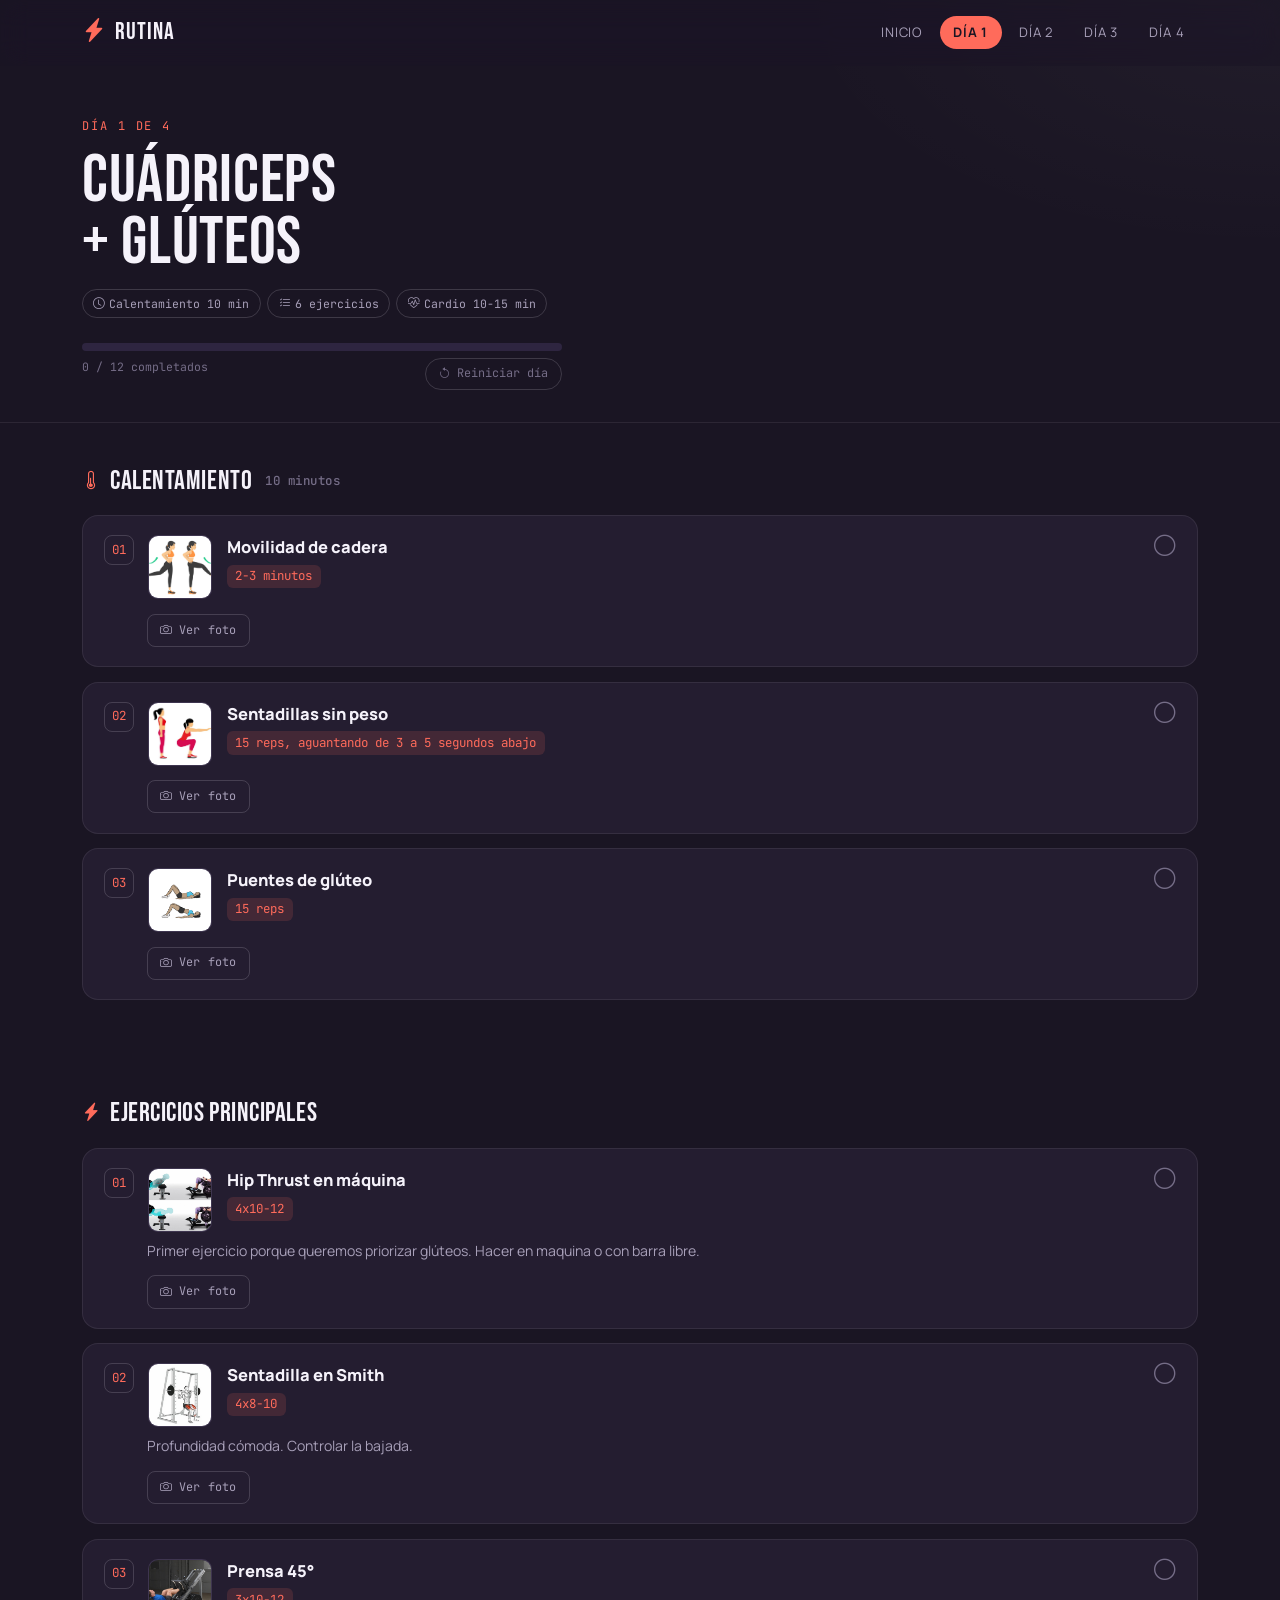
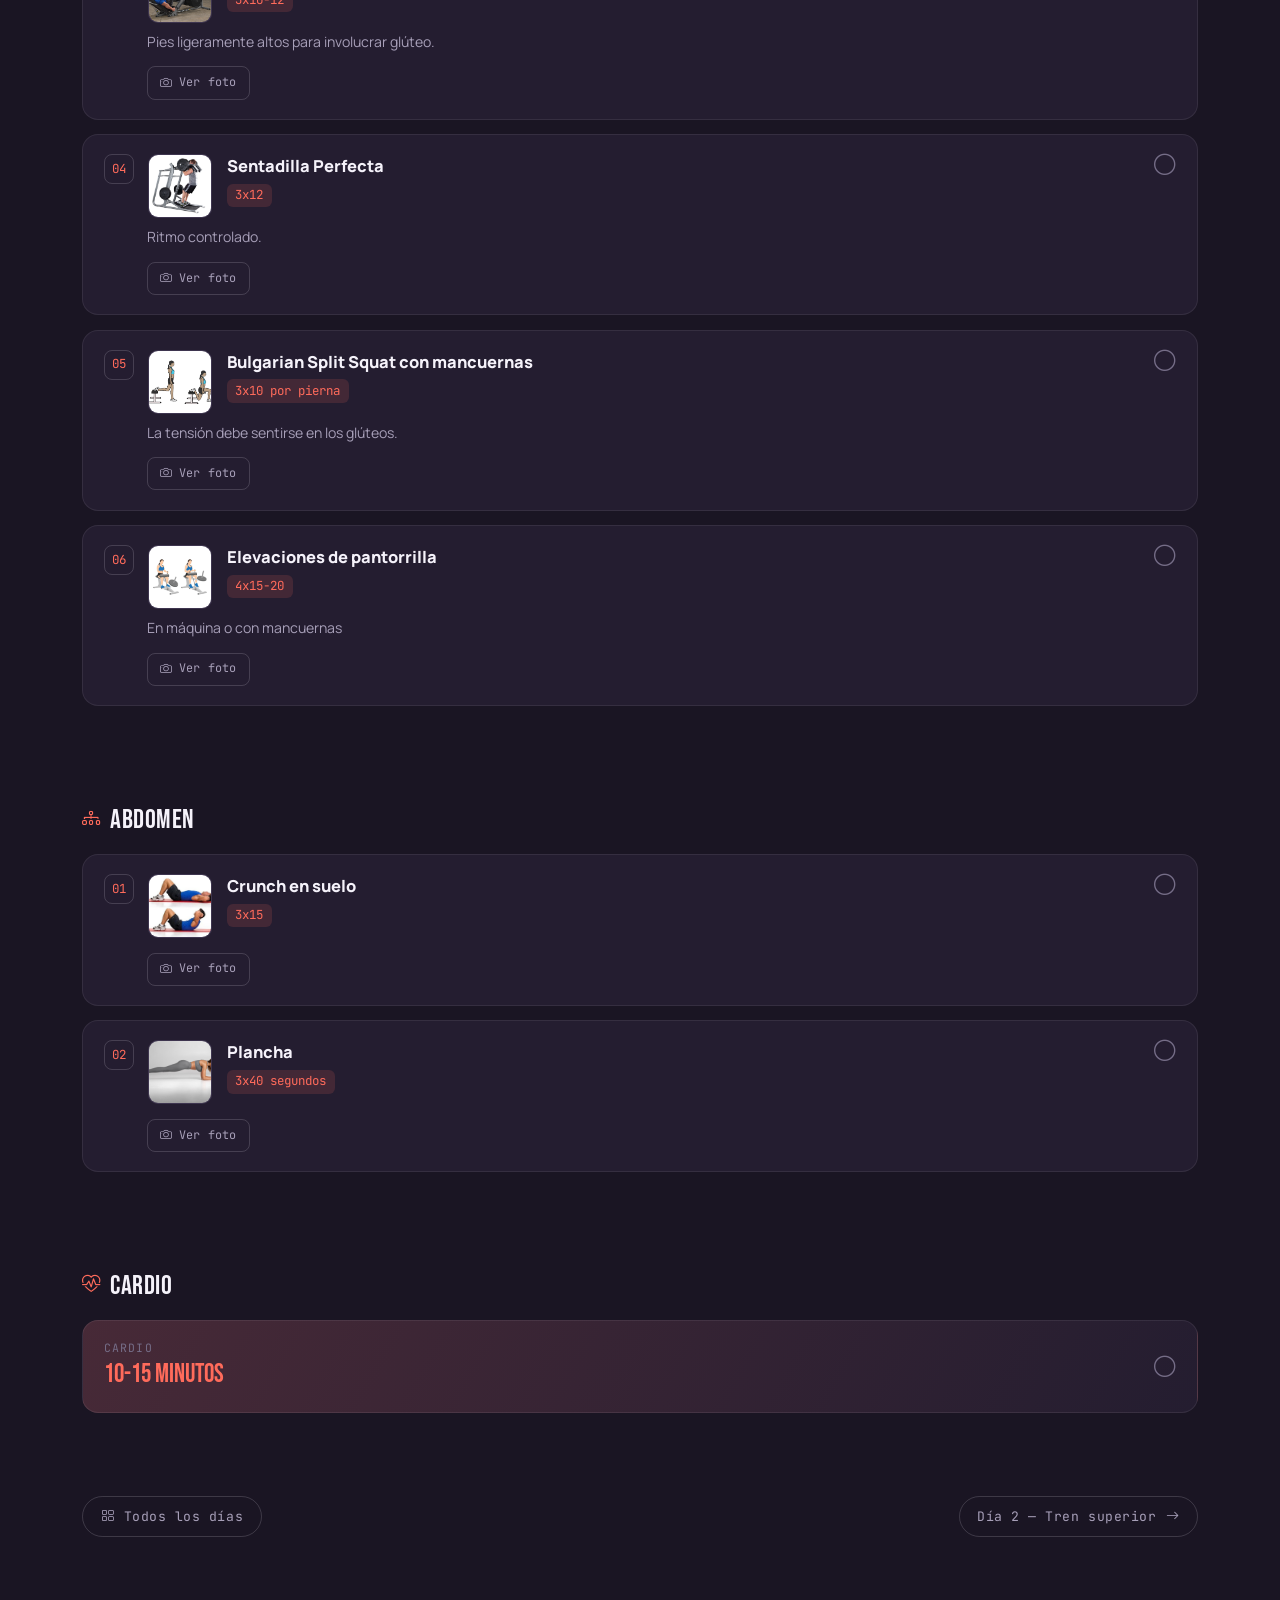
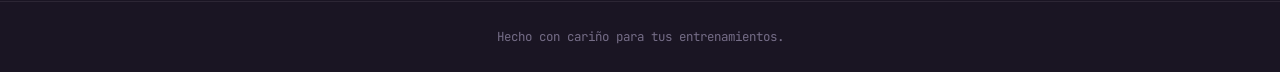
==== pages/dia1.html @ b3f1dd42 "Pagina lista para publicar" ====
<!DOCTYPE html>
<html lang="es">
<head>
<meta charset="UTF-8">
<meta name="viewport" content="width=device-width, initial-scale=1.0">
<title>Día 1 — Cuádriceps + Glúteos · RUTINA</title>

<link rel="preconnect" href="https://fonts.googleapis.com">
<link href="https://fonts.googleapis.com/css2?family=Bebas+Neue&family=JetBrains+Mono:wght@400;600&family=Manrope:wght@400;500;700;800&display=swap" rel="stylesheet">
<link href="https://cdn.jsdelivr.net/npm/bootstrap@5.3.3/dist/css/bootstrap.min.css" rel="stylesheet">
<link rel="stylesheet" href="https://cdn.jsdelivr.net/npm/bootstrap-icons@1.11.3/font/bootstrap-icons.css">
<link rel="stylesheet" href="../css/style.css">
</head>
<body>

<nav class="navbar navbar-rutina navbar-expand-md">
  <div class="container">
    <a class="brand" href="../index.html"><i class="bi bi-lightning-charge-fill"></i>RUTINA</a>
    <button class="navbar-toggler border-0 text-white" type="button" data-bs-toggle="collapse" data-bs-target="#navMenu">
      <i class="bi bi-list fs-2"></i>
    </button>
    <div class="collapse navbar-collapse justify-content-end" id="navMenu">
      <ul class="navbar-nav gap-1">
        <li class="nav-item"><a class="nav-link" href="../index.html">Inicio</a></li>
        <li class="nav-item"><a class="nav-link" href="dia1.html">Día 1</a></li>
        <li class="nav-item"><a class="nav-link" href="dia2.html">Día 2</a></li>
        <li class="nav-item"><a class="nav-link" href="dia3.html">Día 3</a></li>
        <li class="nav-item"><a class="nav-link" href="dia4.html">Día 4</a></li>
      </ul>
    </div>
  </div>
</nav>

<header class="day-header">
  <div class="container">
    <p class="kicker reveal">Día 1 de 4</p>
    <h1 class="display reveal">Cuádriceps<br>+ Glúteos</h1>
    <div class="tag-row reveal">
      <span class="tag"><i class="bi bi-clock me-1"></i>Calentamiento 10 min</span>
      <span class="tag"><i class="bi bi-list-check me-1"></i>6 ejercicios</span>
      <span class="tag"><i class="bi bi-heart-pulse me-1"></i>Cardio 10-15 min</span>
    </div>

    <div class="session-progress reveal">
      <div class="bar"><div class="fill" id="progress-fill"></div></div>
      <div class="meta">
        <span id="progress-meta">0 / 0 completados</span>
        <button class="reset-btn" id="reset-day"><i class="bi bi-arrow-counterclockwise"></i> Reiniciar día</button>
      </div>
    </div>
  </div>
</header>

<main class="container">

  <section class="section-block">
    <h2 class="section-title"><i class="bi bi-thermometer-half"></i>Calentamiento <span class="section-sub" id="calentamiento-duracion"></span></h2>
    <div id="calentamiento-list"></div>
  </section>

  <section class="section-block">
    <h2 class="section-title"><i class="bi bi-lightning-charge-fill"></i>Ejercicios principales</h2>
    <div id="ejercicios-list"></div>
  </section>

  <section class="section-block">
    <h2 class="section-title"><i class="bi bi-diagram-3"></i>Abdomen</h2>
    <div id="abdomen-list"></div>
  </section>

  <section class="section-block">
    <h2 class="section-title"><i class="bi bi-heart-pulse"></i>Cardio</h2>
    <div class="cardio-box" id="cardio-box"></div>
  </section>

  <nav class="day-nav">
    <a href="../index.html"><i class="bi bi-grid"></i> Todos los días</a>
    <a href="dia2.html">Día 2 — Tren superior <i class="bi bi-arrow-right"></i></a>
  </nav>
</main>

<footer class="site-footer">Hecho con cariño para tus entrenamientos.</footer>

<div class="modal fade" id="mediaModal" tabindex="-1" aria-hidden="true">
  <div class="modal-dialog modal-dialog-centered modal-lg">
    <div class="modal-content">
      <div class="modal-header">
        <h5 class="modal-title" id="mediaModalLabel"></h5>
        <button type="button" class="btn-close" data-bs-dismiss="modal" aria-label="Cerrar"></button>
      </div>
      <div class="modal-body" id="mediaModalBody"></div>
    </div>
  </div>
</div>

<button class="to-top" aria-label="Volver arriba"><i class="bi bi-arrow-up"></i></button>

<script src="https://cdn.jsdelivr.net/npm/bootstrap@5.3.3/dist/js/bootstrap.bundle.min.js"></script>
<script src="../js/app.js"></script>
<script>initDayPage(1);</script>
</body>
</html>
---- css/style.css ----
/* ==========================================================================
   RUTINAGYM — design tokens
   Paleta: fondo tinta noche (azul-ciruela), un color de acento por día
   (así el color codifica el grupo muscular, no decora porque sí).
   ========================================================================== */
:root{
  --bg: #1a1523;
  --bg-soft: #201a2b;
  --surface: #241d30;
  --surface-2: #2e2540;
  --border: rgba(245, 242, 250, .08);
  --border-strong: rgba(245, 242, 250, .16);
  --text: #f5f2fa;
  --text-muted: #a79fb8;
  --text-faint: #756d87;

  --d1: #ff6b5b; /* día 1 — cuádriceps + glúteos */
  --d2: #3fc1c9; /* día 2 — tren superior */
  --d3: #f2a93b; /* día 3 — glúteos + femorales */
  --d4: #d65db1; /* día 4 — superior + glúteo */

  --accent: var(--d1);

  --radius-sm: 10px;
  --radius: 16px;
  --radius-lg: 24px;

  --shadow: 0 10px 30px -12px rgba(0,0,0,.55);
  --shadow-lg: 0 24px 60px -20px rgba(0,0,0,.65);

  --font-display: 'Bebas Neue', 'Arial Narrow', sans-serif;
  --font-body: 'Manrope', system-ui, -apple-system, sans-serif;
  --font-mono: 'JetBrains Mono', ui-monospace, SFMono-Regular, monospace;
}

/* body carries a day class on routine pages so every component below
   can reference --accent without repeating logic per page */
body.day-1{ --accent: var(--d1); }
body.day-2{ --accent: var(--d2); }
body.day-3{ --accent: var(--d3); }
body.day-4{ --accent: var(--d4); }

*{ box-sizing: border-box; }

html{ scroll-behavior: smooth; }

body{
  background:
    radial-gradient(1100px 520px at 12% -10%, rgba(255,255,255,.05), transparent 60%),
    radial-gradient(900px 460px at 100% 0%, rgba(255,255,255,.035), transparent 55%),
    var(--bg);
  color: var(--text);
  font-family: var(--font-body);
  min-height: 100vh;
  -webkit-font-smoothing: antialiased;
}

a{ color: inherit; text-decoration: none; }

::selection{ background: var(--accent); color: #14101c; }

@media (prefers-reduced-motion: reduce){
  *{ animation-duration: .01ms !important; animation-iteration-count: 1 !important; transition-duration: .01ms !important; scroll-behavior: auto !important; }
}

/* ==========================================================================
   Utilidades tipográficas
   ========================================================================== */
.eyebrow{
  font-family: var(--font-mono);
  font-size: .72rem;
  letter-spacing: .18em;
  text-transform: uppercase;
  color: var(--text-faint);
}

.display{
  font-family: var(--font-display);
  letter-spacing: .01em;
  line-height: .92;
  text-transform: uppercase;
}

.font-mono{ font-family: var(--font-mono); }

.text-muted-soft{ color: var(--text-muted); }

/* ==========================================================================
   Navbar
   ========================================================================== */
.navbar-rutina{
  position: sticky;
  top: 0;
  z-index: 1030;
  background: rgba(26, 21, 35, .55);
  backdrop-filter: blur(14px) saturate(140%);
  -webkit-backdrop-filter: blur(14px) saturate(140%);
  border-bottom: 1px solid transparent;
  transition: background .3s ease, border-color .3s ease, padding .3s ease;
  padding: .9rem 0;
}
.navbar-rutina.is-scrolled{
  background: rgba(20, 16, 28, .82);
  border-bottom-color: var(--border);
  padding: .55rem 0;
}
.navbar-rutina .brand{
  font-family: var(--font-display);
  font-size: 1.5rem;
  letter-spacing: .04em;
  display: inline-flex;
  align-items: center;
  gap: .5rem;
}
.navbar-rutina .brand .bi{ color: var(--accent, var(--d1)); }
.navbar-rutina .nav-link{
  font-size: .82rem;
  letter-spacing: .06em;
  text-transform: uppercase;
  color: var(--text-muted);
  padding: .4rem .85rem !important;
  border-radius: 999px;
  transition: color .2s ease, background .2s ease;
}
.navbar-rutina .nav-link:hover{ color: var(--text); background: rgba(255,255,255,.05); }
.navbar-rutina .nav-link.active{ color: var(--bg); background: var(--accent, var(--d1)); font-weight: 700; }

/* ==========================================================================
   Hero (index)
   ========================================================================== */
.hero{
  padding: 5.5rem 0 3rem;
  position: relative;
  overflow: hidden;
}
.hero::before{
  content: "";
  position: absolute;
  inset: -40% -10% auto -10%;
  height: 480px;
  background: conic-gradient(from 200deg, var(--d1), var(--d2), var(--d3), var(--d4), var(--d1));
  filter: blur(120px);
  opacity: .16;
  pointer-events: none;
}
.hero h1{
  font-size: clamp(3.2rem, 9vw, 6.2rem);
}
.hero .lead-copy{
  max-width: 46ch;
  color: var(--text-muted);
  font-size: 1.05rem;
}

/* ---- weekly ring -------------------------------------------------------- */
.weekly-ring-wrap{
  display: flex;
  align-items: center;
  gap: 1.4rem;
  flex-wrap: wrap;
}
.weekly-ring{
  --ring-size: 168px;
  width: var(--ring-size);
  height: var(--ring-size);
  border-radius: 50%;
  position: relative;
  flex: 0 0 auto;
  background: conic-gradient(var(--surface-2) 0% 100%);
  transition: background 1s ease;
}
.weekly-ring::after{
  content: "";
  position: absolute;
  inset: 14px;
  border-radius: 50%;
  background: var(--bg-soft);
  box-shadow: inset 0 0 0 1px var(--border);
}
.weekly-ring .ring-center{
  position: absolute;
  inset: 14px;
  display: flex;
  flex-direction: column;
  align-items: center;
  justify-content: center;
  z-index: 2;
  text-align: center;
}
.weekly-ring .ring-count{
  font-family: var(--font-display);
  font-size: 2rem;
  line-height: 1;
}
.weekly-ring .ring-label{
  font-family: var(--font-mono);
  font-size: .62rem;
  letter-spacing: .12em;
  text-transform: uppercase;
  color: var(--text-faint);
  margin-top: .2rem;
}
.ring-legend{ display: flex; flex-direction: column; gap: .45rem; }
.ring-legend .legend-item{
  display: flex; align-items: center; gap: .5rem;
  font-size: .82rem; color: var(--text-muted);
}
.ring-legend .dot{ width: 9px; height: 9px; border-radius: 50%; flex: none; }

/* ==========================================================================
   Day cards (index)
   ========================================================================== */
.day-card{
  position: relative;
  background: var(--surface);
  border: 1px solid var(--border);
  border-radius: var(--radius-lg);
  padding: 1.7rem 1.6rem 1.5rem;
  height: 100%;
  overflow: hidden;
  transition: transform .35s cubic-bezier(.2,.8,.2,1), box-shadow .35s ease, border-color .35s ease;
}
.day-card::before{
  content: "";
  position: absolute;
  left: 0; top: 0; bottom: 0;
  width: 4px;
  background: var(--card-accent, var(--d1));
}
.day-card:hover{
  transform: translateY(-6px);
  box-shadow: var(--shadow-lg);
  border-color: var(--border-strong);
}
.day-card .day-icon{
  width: 46px; height: 46px;
  display: inline-flex; align-items: center; justify-content: center;
  border-radius: 12px;
  background: color-mix(in srgb, var(--card-accent, var(--d1)) 18%, transparent);
  color: var(--card-accent, var(--d1));
  font-size: 1.2rem;
}
.day-card .day-num{
  font-family: var(--font-display);
  font-size: 3.4rem;
  line-height: .85;
  color: var(--card-accent, var(--d1));
  margin: .6rem 0 0;
}
.day-card h3{
  font-family: var(--font-body);
  font-weight: 800;
  font-size: 1.15rem;
  margin: .1rem 0 .8rem;
}
.day-card .tag-row{ display: flex; flex-wrap: wrap; gap: .35rem; margin-bottom: 1.1rem; }
.day-card .tag{
  font-family: var(--font-mono);
  font-size: .68rem;
  letter-spacing: .04em;
  padding: .28rem .6rem;
  border-radius: 999px;
  background: var(--surface-2);
  color: var(--text-muted);
  border: 1px solid var(--border);
}
.day-card .card-foot{
  display: flex; align-items: center; justify-content: space-between;
  margin-top: auto;
  padding-top: .9rem;
  border-top: 1px dashed var(--border);
}
.day-card .go{
  font-family: var(--font-mono);
  font-size: .78rem;
  letter-spacing: .05em;
  color: var(--card-accent, var(--d1));
  display: inline-flex; align-items: center; gap: .35rem;
  transition: gap .25s ease;
}
.day-card:hover .go{ gap: .65rem; }
.day-card{ display: flex; flex-direction: column; }

/* ==========================================================================
   Day header (páginas de rutina)
   ========================================================================== */
.day-header{
  padding: 3.2rem 0 2rem;
  border-bottom: 1px solid var(--border);
  position: relative;
}
.day-header .kicker{
  color: var(--accent);
  font-family: var(--font-mono);
  letter-spacing: .16em;
  font-size: .75rem;
  text-transform: uppercase;
}
.day-header h1{ font-size: clamp(2.6rem, 6vw, 4.2rem); }
.day-header .tag-row{ display: flex; flex-wrap: wrap; gap: .4rem; margin-top: .9rem; }
.day-header .tag{
  font-family: var(--font-mono);
  font-size: .72rem;
  padding: .3rem .65rem;
  border-radius: 999px;
  border: 1px solid var(--border-strong);
  color: var(--text-muted);
}

/* progress bar de la sesión */
.session-progress{
  margin-top: 1.6rem;
  max-width: 480px;
}
.session-progress .bar{
  height: 8px;
  border-radius: 999px;
  background: var(--surface-2);
  overflow: hidden;
}
.session-progress .fill{
  height: 100%;
  width: 0%;
  background: var(--accent);
  border-radius: 999px;
  transition: width .5s cubic-bezier(.2,.8,.2,1);
}
.session-progress .meta{
  display: flex; justify-content: space-between;
  font-family: var(--font-mono);
  font-size: .72rem;
  color: var(--text-faint);
  margin-top: .4rem;
}
.reset-btn{
  font-family: var(--font-mono);
  font-size: .74rem;
  color: var(--text-faint);
  border: 1px solid var(--border-strong);
  background: transparent;
  padding: .4rem .8rem;
  border-radius: 999px;
  display: inline-flex; align-items: center; gap: .4rem;
  transition: color .2s ease, border-color .2s ease, background .2s ease;
}
.reset-btn:hover{ color: var(--text); border-color: var(--text-faint); background: rgba(255,255,255,.04); }

/* ==========================================================================
   Secciones de contenido
   ========================================================================== */
.section-block{ padding: 2.6rem 0; }
.section-title{
  display: flex; align-items: center; gap: .6rem;
  font-family: var(--font-display);
  font-size: 1.7rem;
  letter-spacing: .02em;
  margin-bottom: 1.1rem;
}
.section-title .bi{ color: var(--accent); font-size: 1.15rem; }
.section-sub{
  font-family: var(--font-mono);
  font-size: .78rem;
  color: var(--text-faint);
  margin-left: .2rem;
}
.group-label{
  font-family: var(--font-mono);
  font-size: .7rem;
  text-transform: uppercase;
  letter-spacing: .14em;
  color: var(--accent);
  margin: 1.5rem 0 .6rem;
  display: flex; align-items: center; gap: .6rem;
}
.group-label::after{ content:""; flex:1; height:1px; background: var(--border); }

/* ---- calentamiento (checklist simple) ----------------------------------- */
.check-item{
  display: flex; align-items: center; gap: .8rem;
  background: var(--surface);
  border: 1px solid var(--border);
  border-radius: var(--radius-sm);
  padding: .8rem 1rem;
  margin-bottom: .55rem;
  transition: border-color .2s ease, background .2s ease;
}
.check-item.is-done{ background: var(--surface); border-color: var(--border); opacity: .55; }
.check-item.is-done .check-item-text{ text-decoration: line-through; }
.check-item-text{ font-size: .92rem; }

/* ---- botón toggle circular ------------------------------------------------ */
.check-toggle{
  background: none; border: none; padding: 0; line-height: 0;
  color: var(--text-faint);
  font-size: 1.35rem;
  flex: none;
  cursor: pointer;
  transition: color .2s ease, transform .2s ease;
}
.check-toggle:hover{ color: var(--accent); }
.check-toggle.checked{ color: var(--accent); }
.check-toggle:active{ transform: scale(.85); }

/* ---- tarjeta de ejercicio ------------------------------------------------ */
.exercise-card{
  background: var(--surface);
  border: 1px solid var(--border);
  border-radius: var(--radius);
  padding: 1.2rem 1.3rem;
  margin-bottom: .9rem;
  transition: border-color .25s ease, background .25s ease, opacity .25s ease;
}
.exercise-card.is-done{ opacity: .5; }
.exercise-card.is-done .ex-name{ text-decoration: line-through; }
.exercise-card .ex-top{
  display: flex; align-items: flex-start; gap: .9rem;
}
.exercise-card .ex-num{
  font-family: var(--font-mono);
  font-size: .78rem;
  color: var(--accent);
  border: 1px solid var(--border-strong);
  border-radius: 8px;
  width: 30px; height: 30px;
  display: flex; align-items: center; justify-content: center;
  flex: none;
}
.exercise-card .ex-name{
  font-weight: 800;
  font-size: 1.03rem;
  margin: 0;
}
.exercise-card .ex-series{
  font-family: var(--font-mono);
  font-size: .78rem;
  color: var(--accent);
  background: color-mix(in srgb, var(--accent) 14%, transparent);
  padding: .15rem .55rem;
  border-radius: 6px;
  display: inline-block;
  margin-top: .3rem;
}
.exercise-card .ex-note{
  color: var(--text-muted);
  font-size: .88rem;
  margin: .5rem 0 0 2.7rem;
}
.exercise-card .ex-actions{
  display: flex; gap: .5rem; margin: .9rem 0 0 2.7rem; flex-wrap: wrap;
}
.ex-btn{
  font-family: var(--font-mono);
  font-size: .74rem;
  letter-spacing: .02em;
  display: inline-flex; align-items: center; gap: .4rem;
  padding: .42rem .75rem;
  border-radius: 8px;
  border: 1px solid var(--border-strong);
  background: transparent;
  color: var(--text-muted);
  transition: all .2s ease;
}
.ex-btn:hover{ color: var(--bg); background: var(--accent); border-color: var(--accent); }

/* ---- imagen del ejercicio (thumb + placeholder) --------------------------- */
.ex-thumb{
  width: 64px; height: 64px;
  border-radius: 10px;
  overflow: hidden;
  flex: none;
  border: 1px solid var(--border);
  background: var(--surface-2);
  display: flex; align-items: center; justify-content: center;
  color: var(--text-faint);
  font-size: 1.2rem;
}
.ex-thumb img{ width: 100%; height: 100%; object-fit: cover; display: block; }

.image-slot{
  border: 1px dashed var(--border-strong);
  border-radius: var(--radius-sm);
  background: var(--surface-2);
  aspect-ratio: 4/3;
  display: flex; flex-direction: column; align-items: center; justify-content: center;
  gap: .4rem; color: var(--text-faint);
  overflow: hidden;
}
.image-slot img{ width: 100%; height: 100%; object-fit: cover; }
.image-slot .bi{ font-size: 1.6rem; }
.image-slot span{ font-family: var(--font-mono); font-size: .68rem; text-align: center; padding: 0 .6rem; }

/* ---- cardio / nota final -------------------------------------------------- */
.cardio-box{
  display: flex; align-items: center; justify-content: space-between; gap: 1rem; flex-wrap: wrap;
  background: linear-gradient(120deg, color-mix(in srgb, var(--accent) 16%, var(--surface)), var(--surface));
  border: 1px solid var(--border);
  border-radius: var(--radius);
  padding: 1.1rem 1.3rem;
}
.cardio-box .label{ font-family: var(--font-mono); font-size: .72rem; letter-spacing: .1em; text-transform: uppercase; color: var(--text-faint); }
.cardio-box .value{ font-family: var(--font-display); font-size: 1.6rem; color: var(--accent); }

.note-card{
  border-left: 3px solid var(--accent);
  background: var(--surface);
  border-radius: 0 var(--radius-sm) var(--radius-sm) 0;
  padding: .85rem 1.1rem;
  font-size: .9rem;
  color: var(--text-muted);
  margin-bottom: 1.4rem;
}

/* ==========================================================================
   Footer / navegación entre días
   ========================================================================== */
.day-nav{
  padding: 2.6rem 0 4rem;
  display: flex; justify-content: space-between; align-items: center; gap: 1rem; flex-wrap: wrap;
}
.day-nav a{
  display: inline-flex; align-items: center; gap: .6rem;
  font-family: var(--font-mono);
  font-size: .82rem;
  letter-spacing: .04em;
  color: var(--text-muted);
  border: 1px solid var(--border-strong);
  border-radius: 999px;
  padding: .6rem 1.1rem;
  transition: all .2s ease;
}
.day-nav a:hover{ color: var(--bg); background: var(--accent); border-color: var(--accent); }

.site-footer{
  border-top: 1px solid var(--border);
  padding: 1.6rem 0;
  text-align: center;
  color: var(--text-faint);
  font-size: .78rem;
  font-family: var(--font-mono);
}

/* ==========================================================================
   Modal de video (tema oscuro)
   ========================================================================== */
.modal-content{
  background: var(--surface);
  border: 1px solid var(--border-strong);
  border-radius: var(--radius);
  color: var(--text);
}
.modal-header{ border-bottom: 1px solid var(--border); }
.modal-header .btn-close{ filter: invert(1) grayscale(1); opacity: .7; }
.ratio-video{ border-radius: var(--radius-sm); overflow: hidden; }

/* ==========================================================================
   Reveal-on-scroll
   ========================================================================== */
.reveal{
  opacity: 0;
  transform: translateY(22px);
  transition: opacity .6s cubic-bezier(.2,.7,.2,1), transform .6s cubic-bezier(.2,.7,.2,1);
}
.reveal.is-visible{ opacity: 1; transform: translateY(0); }

/* botón volver arriba */
.to-top{
  position: fixed;
  right: 1.3rem; bottom: 1.3rem;
  width: 46px; height: 46px;
  border-radius: 50%;
  background: var(--surface-2);
  border: 1px solid var(--border-strong);
  color: var(--text);
  display: flex; align-items: center; justify-content: center;
  opacity: 0; pointer-events: none;
  transform: translateY(10px);
  transition: opacity .25s ease, transform .25s ease, background .2s ease;
  z-index: 1020;
}
.to-top.is-visible{ opacity: 1; pointer-events: auto; transform: translateY(0); }
.to-top:hover{ background: var(--accent); color: var(--bg); }

@media (max-width: 767px){
  .exercise-card .ex-note,
  .exercise-card .ex-actions{ margin-left: 0; }
  .weekly-ring-wrap{ justify-content: center; text-align: center; }
}
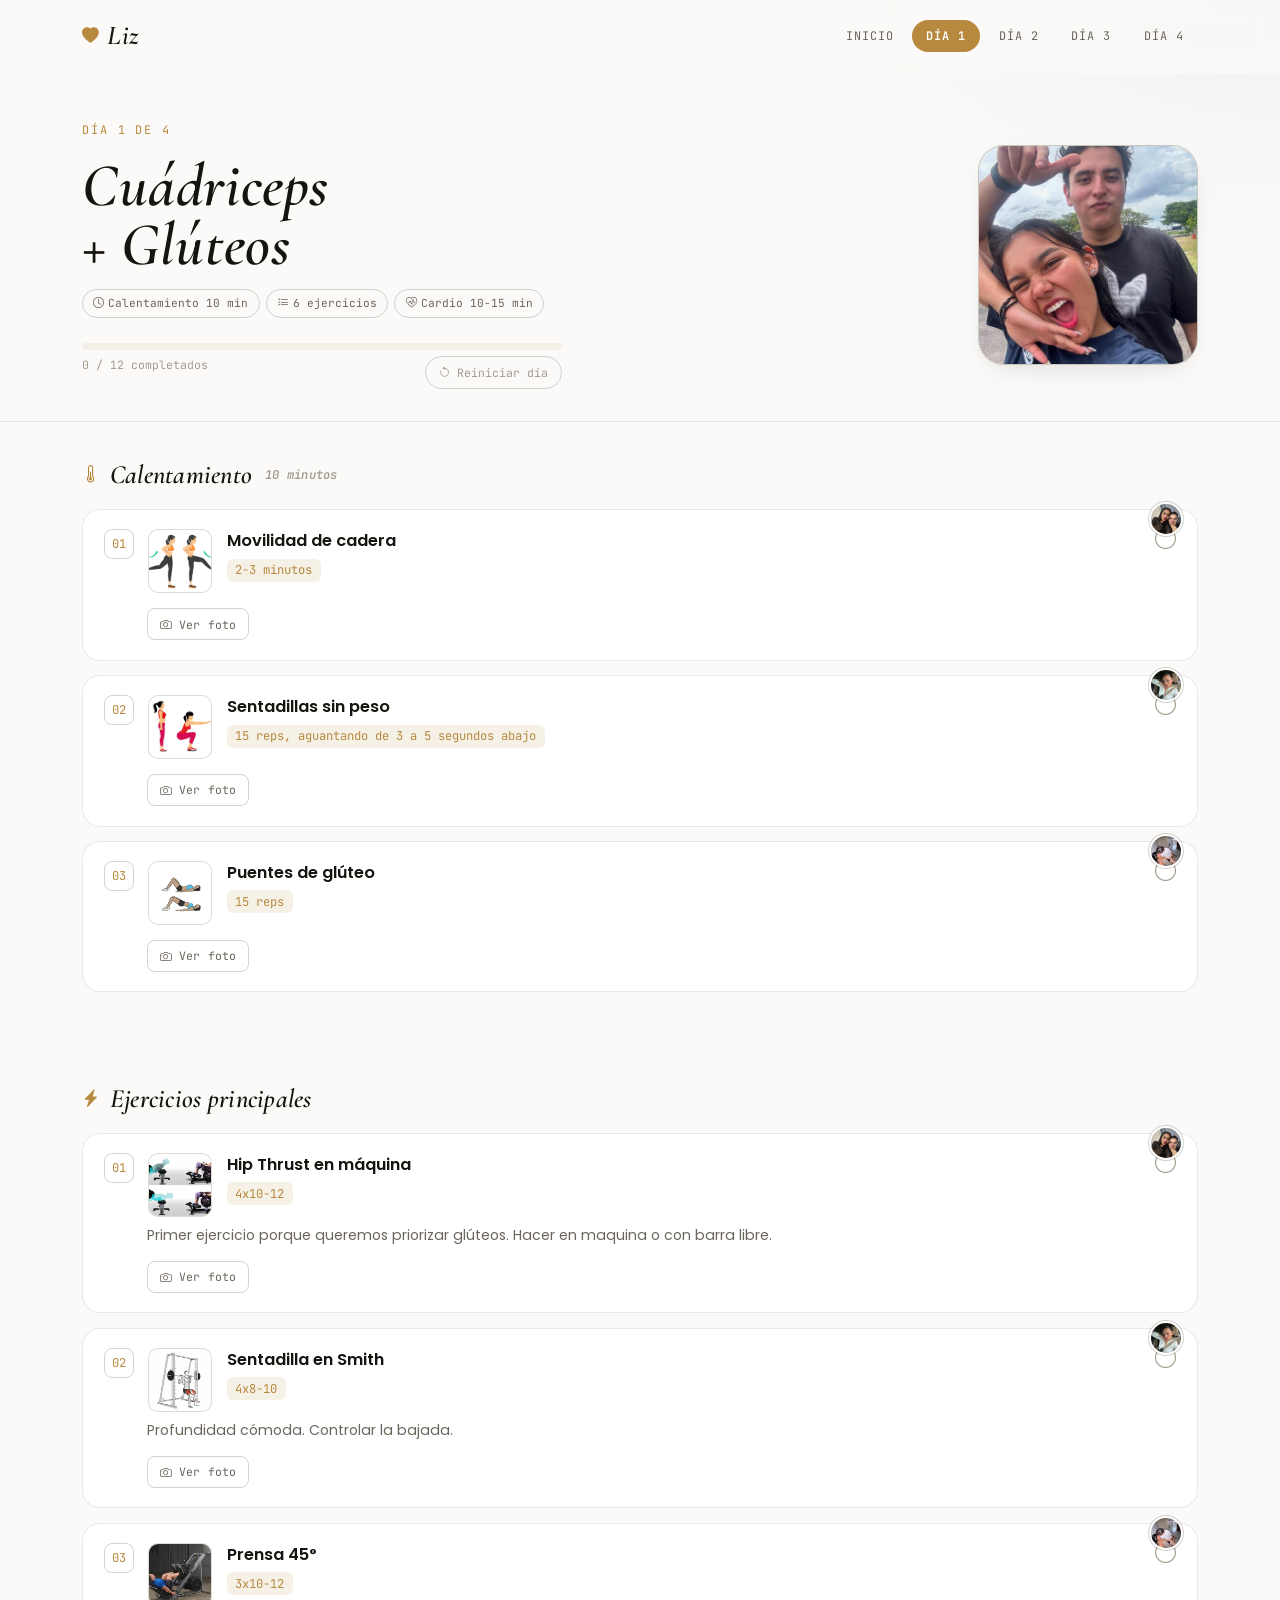
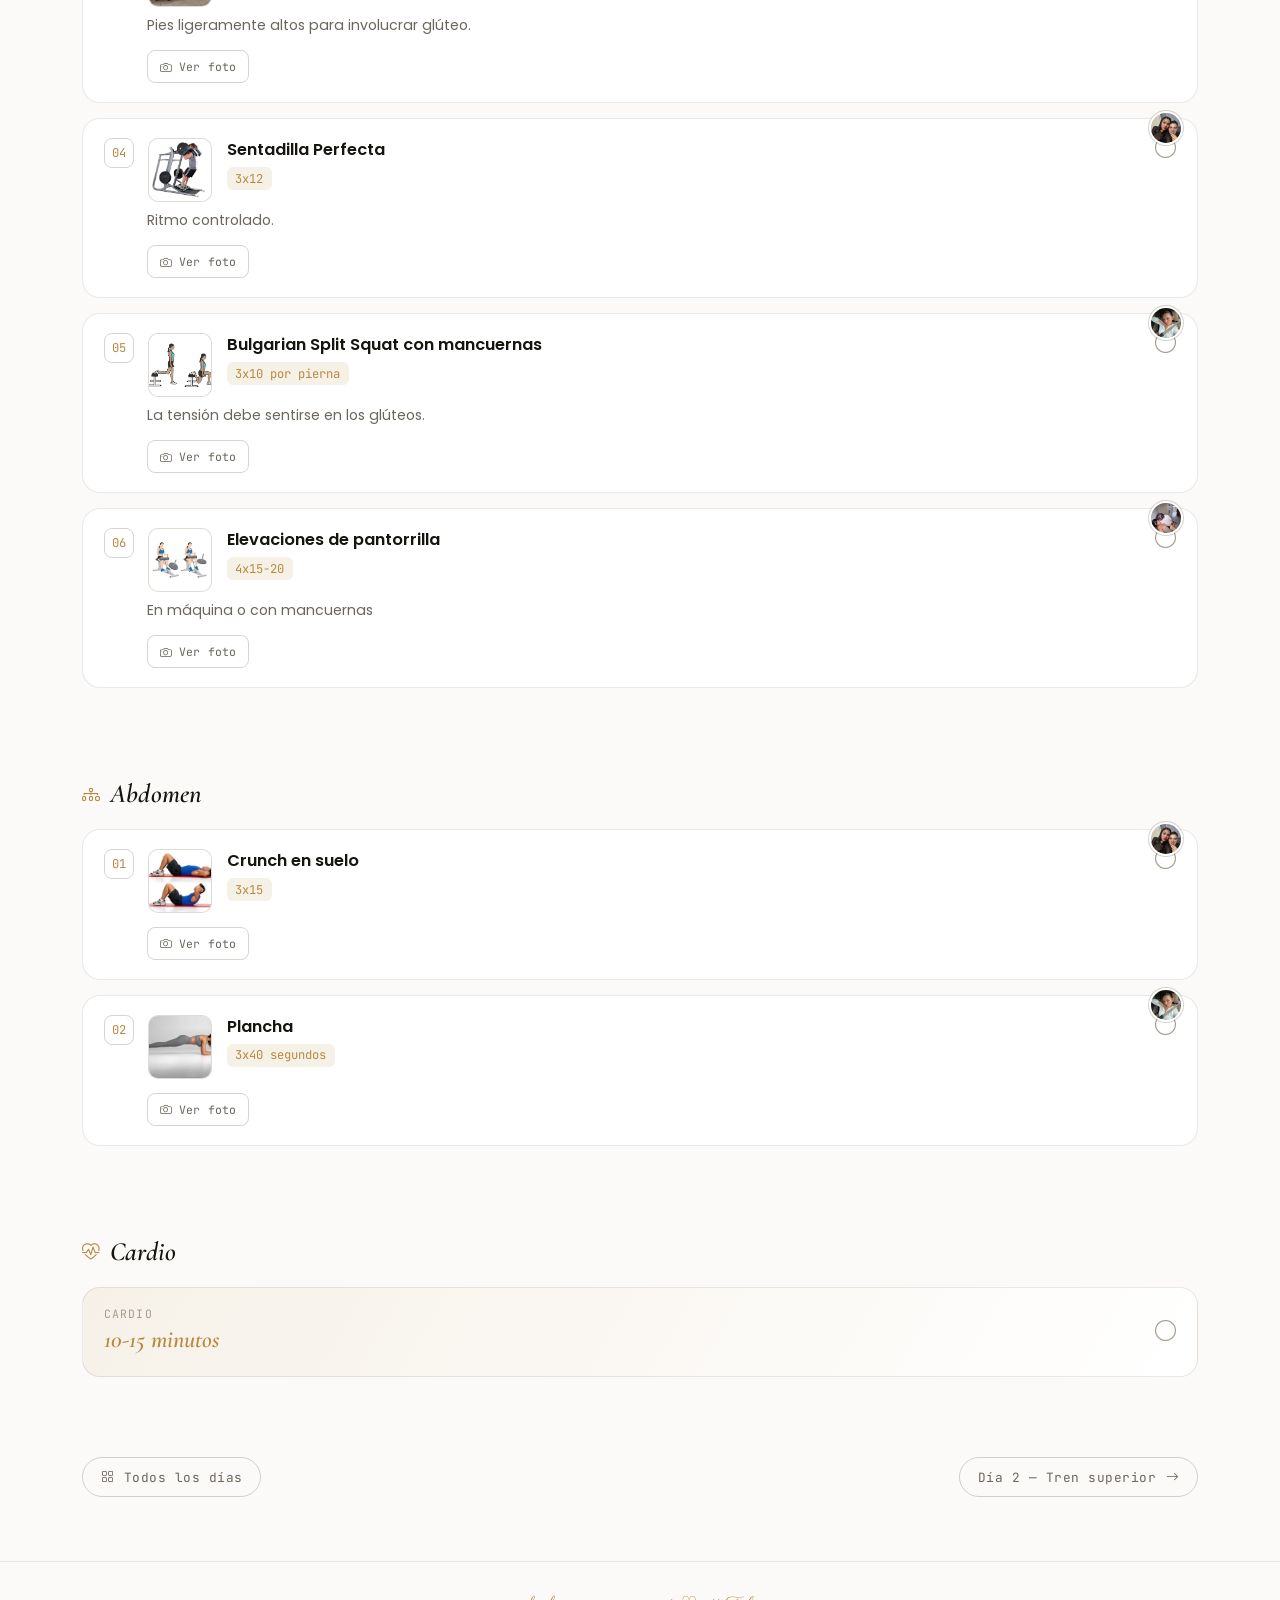
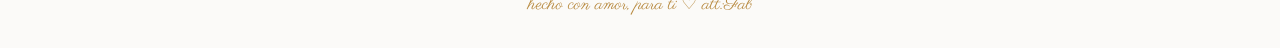
==== commit 7ff68f1c: "cambio radical en css totalmente personalizado" ====
--- a/pages/dia1.html
+++ b/pages/dia1.html
@@ -3,10 +3,10 @@
 <head>
 <meta charset="UTF-8">
 <meta name="viewport" content="width=device-width, initial-scale=1.0">
-<title>Día 1 — Cuádriceps + Glúteos · RUTINA</title>
+<title>Día 1 — Cuádriceps + Glúteos</title>
 
 <link rel="preconnect" href="https://fonts.googleapis.com">
-<link href="https://fonts.googleapis.com/css2?family=Bebas+Neue&family=JetBrains+Mono:wght@400;600&family=Manrope:wght@400;500;700;800&display=swap" rel="stylesheet">
+<link href="https://fonts.googleapis.com/css2?family=Cormorant+Garamond:ital,wght@0,500;0,600;0,700;1,500;1,600&family=Poppins:wght@300;400;500;600;700&family=Parisienne&family=JetBrains+Mono:wght@400;600&display=swap" rel="stylesheet">
 <link href="https://cdn.jsdelivr.net/npm/bootstrap@5.3.3/dist/css/bootstrap.min.css" rel="stylesheet">
 <link rel="stylesheet" href="https://cdn.jsdelivr.net/npm/bootstrap-icons@1.11.3/font/bootstrap-icons.css">
 <link rel="stylesheet" href="../css/style.css">
@@ -15,7 +15,7 @@
 
 <nav class="navbar navbar-rutina navbar-expand-md">
   <div class="container">
-    <a class="brand" href="../index.html"><i class="bi bi-lightning-charge-fill"></i>RUTINA</a>
+    <a class="brand" href="../index.html"><i class="bi bi-heart-fill"></i>Liz</a>
     <button class="navbar-toggler border-0 text-white" type="button" data-bs-toggle="collapse" data-bs-target="#navMenu">
       <i class="bi bi-list fs-2"></i>
     </button>
@@ -33,19 +33,28 @@
 
 <header class="day-header">
   <div class="container">
-    <p class="kicker reveal">Día 1 de 4</p>
-    <h1 class="display reveal">Cuádriceps<br>+ Glúteos</h1>
-    <div class="tag-row reveal">
-      <span class="tag"><i class="bi bi-clock me-1"></i>Calentamiento 10 min</span>
-      <span class="tag"><i class="bi bi-list-check me-1"></i>6 ejercicios</span>
-      <span class="tag"><i class="bi bi-heart-pulse me-1"></i>Cardio 10-15 min</span>
-    </div>
+    <div class="row g-4">
+      <div class="col-lg-8">
+        <p class="kicker reveal">Día 1 de 4</p>
+        <h1 class="display reveal">Cuádriceps<br>+ Glúteos</h1>
+        <div class="tag-row reveal">
+          <span class="tag"><i class="bi bi-clock me-1"></i>Calentamiento 10 min</span>
+          <span class="tag"><i class="bi bi-list-check me-1"></i>6 ejercicios</span>
+          <span class="tag"><i class="bi bi-heart-pulse me-1"></i>Cardio 10-15 min</span>
+        </div>
 
-    <div class="session-progress reveal">
-      <div class="bar"><div class="fill" id="progress-fill"></div></div>
-      <div class="meta">
-        <span id="progress-meta">0 / 0 completados</span>
-        <button class="reset-btn" id="reset-day"><i class="bi bi-arrow-counterclockwise"></i> Reiniciar día</button>
+        <div class="session-progress reveal">
+          <div class="bar"><div class="fill" id="progress-fill"></div></div>
+          <div class="meta">
+            <span id="progress-meta">0 / 0 completados</span>
+            <button class="reset-btn" id="reset-day"><i class="bi bi-arrow-counterclockwise"></i> Reiniciar día</button>
+          </div>
+        </div>
+      </div>
+      <div class="col-lg-4 reveal">
+        <div class="day-photo" id="day-photo">
+          <div class="photo-empty"><i class="bi bi-camera-heart"></i><span>img/nosotros/dia1.jpg</span></div>
+        </div>
       </div>
     </div>
   </div>
@@ -79,7 +88,7 @@
   </nav>
 </main>
 
-<footer class="site-footer">Hecho con cariño para tus entrenamientos.</footer>
+<footer class="site-footer">hecho con amor, para ti ♡ att:Fab</footer>
 
 <div class="modal fade" id="mediaModal" tabindex="-1" aria-hidden="true">
   <div class="modal-dialog modal-dialog-centered modal-lg">
--- a/css/style.css
+++ b/css/style.css
@@ -1,35 +1,43 @@
 /* ==========================================================================
-   RUTINAGYM — design tokens
-   Paleta: fondo tinta noche (azul-ciruela), un color de acento por día
-   (así el color codifica el grupo muscular, no decora porque sí).
+   NUESTRA RUTINA — design tokens
+   Paleta: blanco cálido + negro + dorado + celeste (su color favorito).
+   Cada día conserva un acento propio, pero dentro de la misma familia
+   dorado/celeste para que todo se sienta como un solo sitio, no un gym.
    ========================================================================== */
 :root{
-  --bg: #1a1523;
-  --bg-soft: #201a2b;
-  --surface: #241d30;
-  --surface-2: #2e2540;
-  --border: rgba(245, 242, 250, .08);
-  --border-strong: rgba(245, 242, 250, .16);
-  --text: #f5f2fa;
-  --text-muted: #a79fb8;
-  --text-faint: #756d87;
-
-  --d1: #ff6b5b; /* día 1 — cuádriceps + glúteos */
-  --d2: #3fc1c9; /* día 2 — tren superior */
-  --d3: #f2a93b; /* día 3 — glúteos + femorales */
-  --d4: #d65db1; /* día 4 — superior + glúteo */
+  --bg: #fbfaf8;
+  --bg-soft: #f5f2ec;
+  --surface: #ffffff;
+  --surface-2: #f3efe7;
+  --border: rgba(20, 17, 12, .09);
+  --border-strong: rgba(20, 17, 12, .18);
+  --text: #16140f;
+  --text-muted: #6b665c;
+  --text-faint: #a39d8f;
+
+  --gold: #b7893f;
+  --gold-soft: #d9b978;
+  --celeste: #5b9fc4;
+  --celeste-soft: #9cc9e0;
+  --blush: #c98a7a;
+
+  --d1: #b7893f; /* día 1 — cuádriceps + glúteos (dorado) */
+  --d2: #5b9fc4; /* día 2 — tren superior (celeste, su color favorito) */
+  --d3: #8a6a30; /* día 3 — glúteos + femorales (dorado profundo) */
+  --d4: #3d7996; /* día 4 — superior + glúteo (celeste profundo) */
 
   --accent: var(--d1);
 
   --radius-sm: 10px;
-  --radius: 16px;
-  --radius-lg: 24px;
-
-  --shadow: 0 10px 30px -12px rgba(0,0,0,.55);
-  --shadow-lg: 0 24px 60px -20px rgba(0,0,0,.65);
-
-  --font-display: 'Bebas Neue', 'Arial Narrow', sans-serif;
-  --font-body: 'Manrope', system-ui, -apple-system, sans-serif;
+  --radius: 18px;
+  --radius-lg: 26px;
+
+  --shadow: 0 10px 30px -14px rgba(20,17,12,.18);
+  --shadow-lg: 0 26px 60px -22px rgba(20,17,12,.22);
+
+  --font-display: 'Cormorant Garamond', 'Times New Roman', serif;
+  --font-script: 'Parisienne', cursive;
+  --font-body: 'Poppins', system-ui, -apple-system, sans-serif;
   --font-mono: 'JetBrains Mono', ui-monospace, SFMono-Regular, monospace;
 }
 
@@ -46,18 +54,19 @@
 
 body{
   background:
-    radial-gradient(1100px 520px at 12% -10%, rgba(255,255,255,.05), transparent 60%),
-    radial-gradient(900px 460px at 100% 0%, rgba(255,255,255,.035), transparent 55%),
+    radial-gradient(1100px 520px at 10% -12%, rgba(183,137,63,.07), transparent 60%),
+    radial-gradient(900px 460px at 100% 0%, rgba(91,159,196,.07), transparent 55%),
     var(--bg);
   color: var(--text);
   font-family: var(--font-body);
+  font-weight: 400;
   min-height: 100vh;
   -webkit-font-smoothing: antialiased;
 }
 
 a{ color: inherit; text-decoration: none; }
 
-::selection{ background: var(--accent); color: #14101c; }
+::selection{ background: var(--gold-soft); color: #16140f; }
 
 @media (prefers-reduced-motion: reduce){
   *{ animation-duration: .01ms !important; animation-iteration-count: 1 !important; transition-duration: .01ms !important; scroll-behavior: auto !important; }
@@ -76,9 +85,16 @@
 
 .display{
   font-family: var(--font-display);
+  font-weight: 600;
   letter-spacing: .01em;
-  line-height: .92;
-  text-transform: uppercase;
+  line-height: .98;
+}
+
+.script{
+  font-family: var(--font-script);
+  font-weight: 400;
+  line-height: 1;
+  color: var(--gold);
 }
 
 .font-mono{ font-family: var(--font-mono); }
@@ -92,44 +108,49 @@
   position: sticky;
   top: 0;
   z-index: 1030;
-  background: rgba(26, 21, 35, .55);
+  background: rgba(251, 250, 248, .72);
   backdrop-filter: blur(14px) saturate(140%);
   -webkit-backdrop-filter: blur(14px) saturate(140%);
   border-bottom: 1px solid transparent;
   transition: background .3s ease, border-color .3s ease, padding .3s ease;
-  padding: .9rem 0;
+  padding: 1rem 0;
 }
 .navbar-rutina.is-scrolled{
-  background: rgba(20, 16, 28, .82);
+  background: rgba(251, 250, 248, .92);
   border-bottom-color: var(--border);
-  padding: .55rem 0;
+  padding: .6rem 0;
 }
 .navbar-rutina .brand{
   font-family: var(--font-display);
-  font-size: 1.5rem;
-  letter-spacing: .04em;
+  font-weight: 600;
+  font-style: italic;
+  font-size: 1.7rem;
+  letter-spacing: .01em;
   display: inline-flex;
   align-items: center;
   gap: .5rem;
-}
-.navbar-rutina .brand .bi{ color: var(--accent, var(--d1)); }
+  color: var(--text);
+}
+.navbar-rutina .brand .bi{ color: var(--gold); font-size: 1.05rem; }
 .navbar-rutina .nav-link{
-  font-size: .82rem;
-  letter-spacing: .06em;
+  font-family: var(--font-mono);
+  font-size: .74rem;
+  letter-spacing: .08em;
   text-transform: uppercase;
   color: var(--text-muted);
-  padding: .4rem .85rem !important;
+  padding: .45rem .9rem !important;
   border-radius: 999px;
   transition: color .2s ease, background .2s ease;
 }
-.navbar-rutina .nav-link:hover{ color: var(--text); background: rgba(255,255,255,.05); }
-.navbar-rutina .nav-link.active{ color: var(--bg); background: var(--accent, var(--d1)); font-weight: 700; }
+.navbar-rutina .nav-link:hover{ color: var(--text); background: var(--surface-2); }
+.navbar-rutina .nav-link.active{ color: #fff; background: var(--accent, var(--d1)); font-weight: 600; }
+.navbar-toggler .bi{ color: var(--text) !important; }
 
 /* ==========================================================================
    Hero (index)
    ========================================================================== */
 .hero{
-  padding: 5.5rem 0 3rem;
+  padding: 4rem 0 2.5rem;
   position: relative;
   overflow: hidden;
 }
@@ -138,29 +159,95 @@
   position: absolute;
   inset: -40% -10% auto -10%;
   height: 480px;
-  background: conic-gradient(from 200deg, var(--d1), var(--d2), var(--d3), var(--d4), var(--d1));
-  filter: blur(120px);
-  opacity: .16;
+  background: conic-gradient(from 200deg, var(--gold-soft), var(--celeste-soft), var(--gold-soft));
+  filter: blur(140px);
+  opacity: .22;
   pointer-events: none;
 }
 .hero h1{
-  font-size: clamp(3.2rem, 9vw, 6.2rem);
+  font-size: clamp(2.9rem, 7.5vw, 5.2rem);
+  font-style: italic;
 }
 .hero .lead-copy{
   max-width: 46ch;
   color: var(--text-muted);
-  font-size: 1.05rem;
-}
-
-/* ---- weekly ring -------------------------------------------------------- */
-.weekly-ring-wrap{
+  font-size: 1.02rem;
+  font-weight: 300;
+}
+.hero .love-line{
+  font-family: var(--font-script);
+  font-size: 1.7rem;
+  color: var(--gold);
+  display: block;
+  margin-top: .3rem;
+}
+
+/* ---- foto grande de portada --------------------------------------------- */
+.hero-photo-wrap{
+  position: relative;
+}
+.hero-photo{
+  position: relative;
+  aspect-ratio: 4/5;
+  width: 100%;
+  max-width: 380px;
+  margin-left: auto;
+  border-radius: var(--radius-lg);
+  overflow: hidden;
+  border: 1px solid var(--border-strong);
+  box-shadow: var(--shadow-lg);
+  background: var(--surface-2);
+}
+.hero-photo::after{
+  content: "";
+  position: absolute;
+  inset: 10px;
+  border: 1px solid rgba(255,255,255,.55);
+  border-radius: calc(var(--radius-lg) - 8px);
+  pointer-events: none;
+}
+.hero-photo img{ width: 100%; height: 100%; object-fit: cover; display: block; }
+.hero-photo .photo-empty{
+  position: absolute; inset: 0;
+  display: flex; flex-direction: column; align-items: center; justify-content: center;
+  gap: .6rem; color: var(--text-faint); text-align: center; padding: 1.5rem;
+}
+.hero-photo .photo-empty .bi{ font-size: 1.8rem; color: var(--gold-soft); }
+.hero-photo .photo-empty span{ font-family: var(--font-mono); font-size: .68rem; letter-spacing: .04em; }
+.hero-photo-tag{
+  position: absolute;
+  bottom: -14px; left: -14px;
+  background: var(--surface);
+  border: 1px solid var(--border-strong);
+  border-radius: 999px;
+  padding: .5rem 1rem;
+  font-family: var(--font-script);
+  font-size: 1.1rem;
+  color: var(--celeste);
+  box-shadow: var(--shadow);
+  z-index: 2;
+}
+
+/* ---- resumen semanal (versión compacta) --------------------------------- */
+.weekly-strip{
   display: flex;
   align-items: center;
   gap: 1.4rem;
   flex-wrap: wrap;
+  background: var(--surface);
+  border: 1px solid var(--border);
+  border-radius: var(--radius);
+  padding: 1rem 1.3rem;
+  margin-top: 2.2rem;
+}
+.weekly-ring-wrap{
+  display: flex;
+  align-items: center;
+  gap: 1.2rem;
+  flex-wrap: wrap;
 }
 .weekly-ring{
-  --ring-size: 168px;
+  --ring-size: 108px;
   width: var(--ring-size);
   height: var(--ring-size);
   border-radius: 50%;
@@ -172,14 +259,14 @@
 .weekly-ring::after{
   content: "";
   position: absolute;
-  inset: 14px;
+  inset: 10px;
   border-radius: 50%;
-  background: var(--bg-soft);
+  background: var(--surface);
   box-shadow: inset 0 0 0 1px var(--border);
 }
 .weekly-ring .ring-center{
   position: absolute;
-  inset: 14px;
+  inset: 10px;
   display: flex;
   flex-direction: column;
   align-items: center;
@@ -189,23 +276,80 @@
 }
 .weekly-ring .ring-count{
   font-family: var(--font-display);
-  font-size: 2rem;
+  font-weight: 600;
+  font-size: 1.5rem;
   line-height: 1;
 }
 .weekly-ring .ring-label{
   font-family: var(--font-mono);
-  font-size: .62rem;
-  letter-spacing: .12em;
+  font-size: .58rem;
+  letter-spacing: .1em;
   text-transform: uppercase;
   color: var(--text-faint);
   margin-top: .2rem;
 }
-.ring-legend{ display: flex; flex-direction: column; gap: .45rem; }
+.ring-legend{ display: flex; flex-direction: column; gap: .4rem; }
 .ring-legend .legend-item{
   display: flex; align-items: center; gap: .5rem;
-  font-size: .82rem; color: var(--text-muted);
-}
-.ring-legend .dot{ width: 9px; height: 9px; border-radius: 50%; flex: none; }
+  font-size: .8rem; color: var(--text-muted);
+}
+.ring-legend .dot{ width: 8px; height: 8px; border-radius: 50%; flex: none; }
+
+/* ==========================================================================
+   Galería "Nosotros" (index)
+   ========================================================================== */
+.nosotros-section{ padding: 1.5rem 0 .5rem; }
+.nosotros-title{
+  font-family: var(--font-script);
+  font-size: 2.4rem;
+  color: var(--gold);
+  margin-bottom: .1rem;
+}
+.nosotros-sub{
+  font-family: var(--font-mono);
+  font-size: .74rem;
+  letter-spacing: .1em;
+  text-transform: uppercase;
+  color: var(--text-faint);
+  margin-bottom: 1.6rem;
+}
+.gallery-nosotros{
+  display: flex;
+  gap: 1.4rem;
+  flex-wrap: wrap;
+  padding: .5rem 0 1rem;
+}
+.polaroid{
+  background: var(--surface);
+  border: 1px solid var(--border-strong);
+  border-radius: 6px;
+  padding: .6rem .6rem 1.1rem;
+  box-shadow: var(--shadow);
+  width: 168px;
+  transition: transform .3s ease, box-shadow .3s ease;
+}
+.polaroid:nth-child(1){ transform: rotate(-4deg); }
+.polaroid:nth-child(2){ transform: rotate(3deg); }
+.polaroid:nth-child(3){ transform: rotate(-2deg); }
+.polaroid:nth-child(4){ transform: rotate(4deg); }
+.polaroid:hover{ transform: rotate(0deg) translateY(-6px); box-shadow: var(--shadow-lg); z-index: 3; }
+.polaroid .frame{
+  aspect-ratio: 1/1;
+  border-radius: 3px;
+  overflow: hidden;
+  background: var(--surface-2);
+  display: flex; align-items: center; justify-content: center;
+  color: var(--text-faint);
+}
+.polaroid .frame img{ width: 100%; height: 100%; object-fit: cover; display: block; }
+.polaroid .frame .bi{ font-size: 1.4rem; color: var(--gold-soft); }
+.polaroid figcaption{
+  font-family: var(--font-script);
+  font-size: 1rem;
+  text-align: center;
+  color: var(--text-muted);
+  margin-top: .5rem;
+}
 
 /* ==========================================================================
    Day cards (index)
@@ -236,27 +380,29 @@
   width: 46px; height: 46px;
   display: inline-flex; align-items: center; justify-content: center;
   border-radius: 12px;
-  background: color-mix(in srgb, var(--card-accent, var(--d1)) 18%, transparent);
+  background: color-mix(in srgb, var(--card-accent, var(--d1)) 14%, transparent);
   color: var(--card-accent, var(--d1));
   font-size: 1.2rem;
 }
 .day-card .day-num{
   font-family: var(--font-display);
-  font-size: 3.4rem;
+  font-weight: 600;
+  font-style: italic;
+  font-size: 3.2rem;
   line-height: .85;
   color: var(--card-accent, var(--d1));
   margin: .6rem 0 0;
 }
 .day-card h3{
   font-family: var(--font-body);
-  font-weight: 800;
-  font-size: 1.15rem;
+  font-weight: 600;
+  font-size: 1.1rem;
   margin: .1rem 0 .8rem;
 }
 .day-card .tag-row{ display: flex; flex-wrap: wrap; gap: .35rem; margin-bottom: 1.1rem; }
 .day-card .tag{
   font-family: var(--font-mono);
-  font-size: .68rem;
+  font-size: .66rem;
   letter-spacing: .04em;
   padding: .28rem .6rem;
   border-radius: 999px;
@@ -272,7 +418,7 @@
 }
 .day-card .go{
   font-family: var(--font-mono);
-  font-size: .78rem;
+  font-size: .76rem;
   letter-spacing: .05em;
   color: var(--card-accent, var(--d1));
   display: inline-flex; align-items: center; gap: .35rem;
@@ -285,27 +431,50 @@
    Day header (páginas de rutina)
    ========================================================================== */
 .day-header{
-  padding: 3.2rem 0 2rem;
+  padding: 3rem 0 2rem;
   border-bottom: 1px solid var(--border);
   position: relative;
 }
+.day-header .row{ align-items: center; }
 .day-header .kicker{
   color: var(--accent);
   font-family: var(--font-mono);
   letter-spacing: .16em;
-  font-size: .75rem;
+  font-size: .74rem;
   text-transform: uppercase;
 }
-.day-header h1{ font-size: clamp(2.6rem, 6vw, 4.2rem); }
+.day-header h1{ font-size: clamp(2.4rem, 5.6vw, 3.8rem); font-style: italic; }
 .day-header .tag-row{ display: flex; flex-wrap: wrap; gap: .4rem; margin-top: .9rem; }
 .day-header .tag{
   font-family: var(--font-mono);
-  font-size: .72rem;
+  font-size: .7rem;
   padding: .3rem .65rem;
   border-radius: 999px;
   border: 1px solid var(--border-strong);
   color: var(--text-muted);
 }
+
+/* ---- foto del día -------------------------------------------------------- */
+.day-photo{
+  position: relative;
+  aspect-ratio: 1/1;
+  width: 100%;
+  max-width: 220px;
+  margin-left: auto;
+  border-radius: var(--radius-lg);
+  overflow: hidden;
+  border: 1px solid var(--border-strong);
+  box-shadow: var(--shadow);
+  background: var(--surface-2);
+}
+.day-photo img{ width: 100%; height: 100%; object-fit: cover; display: block; }
+.day-photo .photo-empty{
+  position: absolute; inset: 0;
+  display: flex; flex-direction: column; align-items: center; justify-content: center;
+  gap: .4rem; color: var(--text-faint); text-align: center; padding: 1rem;
+}
+.day-photo .photo-empty .bi{ font-size: 1.4rem; color: var(--gold-soft); }
+.day-photo .photo-empty span{ font-family: var(--font-mono); font-size: .62rem; }
 
 /* progress bar de la sesión */
 .session-progress{
@@ -313,7 +482,7 @@
   max-width: 480px;
 }
 .session-progress .bar{
-  height: 8px;
+  height: 7px;
   border-radius: 999px;
   background: var(--surface-2);
   overflow: hidden;
@@ -334,7 +503,7 @@
 }
 .reset-btn{
   font-family: var(--font-mono);
-  font-size: .74rem;
+  font-size: .72rem;
   color: var(--text-faint);
   border: 1px solid var(--border-strong);
   background: transparent;
@@ -343,29 +512,31 @@
   display: inline-flex; align-items: center; gap: .4rem;
   transition: color .2s ease, border-color .2s ease, background .2s ease;
 }
-.reset-btn:hover{ color: var(--text); border-color: var(--text-faint); background: rgba(255,255,255,.04); }
+.reset-btn:hover{ color: var(--text); border-color: var(--text-faint); background: var(--surface-2); }
 
 /* ==========================================================================
    Secciones de contenido
    ========================================================================== */
-.section-block{ padding: 2.6rem 0; }
+.section-block{ padding: 2.4rem 0; }
 .section-title{
   display: flex; align-items: center; gap: .6rem;
   font-family: var(--font-display);
-  font-size: 1.7rem;
-  letter-spacing: .02em;
+  font-weight: 600;
+  font-style: italic;
+  font-size: 1.65rem;
+  letter-spacing: .01em;
   margin-bottom: 1.1rem;
 }
-.section-title .bi{ color: var(--accent); font-size: 1.15rem; }
+.section-title .bi{ color: var(--accent); font-size: 1.1rem; }
 .section-sub{
   font-family: var(--font-mono);
-  font-size: .78rem;
+  font-size: .76rem;
   color: var(--text-faint);
   margin-left: .2rem;
 }
 .group-label{
   font-family: var(--font-mono);
-  font-size: .7rem;
+  font-size: .68rem;
   text-transform: uppercase;
   letter-spacing: .14em;
   color: var(--accent);
@@ -392,7 +563,7 @@
 .check-toggle{
   background: none; border: none; padding: 0; line-height: 0;
   color: var(--text-faint);
-  font-size: 1.35rem;
+  font-size: 1.3rem;
   flex: none;
   cursor: pointer;
   transition: color .2s ease, transform .2s ease;
@@ -403,6 +574,7 @@
 
 /* ---- tarjeta de ejercicio ------------------------------------------------ */
 .exercise-card{
+  position: relative;
   background: var(--surface);
   border: 1px solid var(--border);
   border-radius: var(--radius);
@@ -410,14 +582,14 @@
   margin-bottom: .9rem;
   transition: border-color .25s ease, background .25s ease, opacity .25s ease;
 }
-.exercise-card.is-done{ opacity: .5; }
+.exercise-card.is-done{ opacity: .55; }
 .exercise-card.is-done .ex-name{ text-decoration: line-through; }
 .exercise-card .ex-top{
   display: flex; align-items: flex-start; gap: .9rem;
 }
 .exercise-card .ex-num{
   font-family: var(--font-mono);
-  font-size: .78rem;
+  font-size: .76rem;
   color: var(--accent);
   border: 1px solid var(--border-strong);
   border-radius: 8px;
@@ -426,15 +598,15 @@
   flex: none;
 }
 .exercise-card .ex-name{
-  font-weight: 800;
-  font-size: 1.03rem;
+  font-weight: 600;
+  font-size: 1.02rem;
   margin: 0;
 }
 .exercise-card .ex-series{
   font-family: var(--font-mono);
-  font-size: .78rem;
+  font-size: .76rem;
   color: var(--accent);
-  background: color-mix(in srgb, var(--accent) 14%, transparent);
+  background: color-mix(in srgb, var(--accent) 12%, transparent);
   padding: .15rem .55rem;
   border-radius: 6px;
   display: inline-block;
@@ -450,7 +622,7 @@
 }
 .ex-btn{
   font-family: var(--font-mono);
-  font-size: .74rem;
+  font-size: .72rem;
   letter-spacing: .02em;
   display: inline-flex; align-items: center; gap: .4rem;
   padding: .42rem .75rem;
@@ -460,7 +632,7 @@
   color: var(--text-muted);
   transition: all .2s ease;
 }
-.ex-btn:hover{ color: var(--bg); background: var(--accent); border-color: var(--accent); }
+.ex-btn:hover{ color: #fff; background: var(--accent); border-color: var(--accent); }
 
 /* ---- imagen del ejercicio (thumb + placeholder) --------------------------- */
 .ex-thumb{
@@ -472,7 +644,7 @@
   background: var(--surface-2);
   display: flex; align-items: center; justify-content: center;
   color: var(--text-faint);
-  font-size: 1.2rem;
+  font-size: 1.15rem;
 }
 .ex-thumb img{ width: 100%; height: 100%; object-fit: cover; display: block; }
 
@@ -486,19 +658,35 @@
   overflow: hidden;
 }
 .image-slot img{ width: 100%; height: 100%; object-fit: cover; }
-.image-slot .bi{ font-size: 1.6rem; }
+.image-slot .bi{ font-size: 1.6rem; color: var(--gold-soft); }
 .image-slot span{ font-family: var(--font-mono); font-size: .68rem; text-align: center; padding: 0 .6rem; }
+
+/* ---- pequeño detalle "nosotros" en cada ejercicio ------------------------- */
+.ex-heart-photo{
+  position: absolute;
+  top: -8px; right: 14px;
+  width: 34px; height: 34px;
+  border-radius: 50%;
+  overflow: hidden;
+  border: 2px solid var(--surface);
+  box-shadow: 0 0 0 1px var(--border-strong), var(--shadow);
+  background: var(--surface-2);
+  display: flex; align-items: center; justify-content: center;
+  color: var(--gold-soft);
+  font-size: .85rem;
+}
+.ex-heart-photo img{ width: 100%; height: 100%; object-fit: cover; display: block; }
 
 /* ---- cardio / nota final -------------------------------------------------- */
 .cardio-box{
   display: flex; align-items: center; justify-content: space-between; gap: 1rem; flex-wrap: wrap;
-  background: linear-gradient(120deg, color-mix(in srgb, var(--accent) 16%, var(--surface)), var(--surface));
+  background: linear-gradient(120deg, color-mix(in srgb, var(--accent) 12%, var(--surface)), var(--surface));
   border: 1px solid var(--border);
   border-radius: var(--radius);
   padding: 1.1rem 1.3rem;
 }
 .cardio-box .label{ font-family: var(--font-mono); font-size: .72rem; letter-spacing: .1em; text-transform: uppercase; color: var(--text-faint); }
-.cardio-box .value{ font-family: var(--font-display); font-size: 1.6rem; color: var(--accent); }
+.cardio-box .value{ font-family: var(--font-display); font-weight: 600; font-style: italic; font-size: 1.5rem; color: var(--accent); }
 
 .note-card{
   border-left: 3px solid var(--accent);
@@ -520,7 +708,7 @@
 .day-nav a{
   display: inline-flex; align-items: center; gap: .6rem;
   font-family: var(--font-mono);
-  font-size: .82rem;
+  font-size: .8rem;
   letter-spacing: .04em;
   color: var(--text-muted);
   border: 1px solid var(--border-strong);
@@ -528,19 +716,21 @@
   padding: .6rem 1.1rem;
   transition: all .2s ease;
 }
-.day-nav a:hover{ color: var(--bg); background: var(--accent); border-color: var(--accent); }
+.day-nav a:hover{ color: #fff; background: var(--accent); border-color: var(--accent); }
 
 .site-footer{
   border-top: 1px solid var(--border);
-  padding: 1.6rem 0;
+  padding: 1.8rem 0;
   text-align: center;
   color: var(--text-faint);
-  font-size: .78rem;
-  font-family: var(--font-mono);
-}
-
-/* ==========================================================================
-   Modal de video (tema oscuro)
+  font-size: .8rem;
+  font-family: var(--font-script);
+  font-size: 1.15rem;
+  color: var(--gold);
+}
+
+/* ==========================================================================
+   Modal de video / foto (tema claro)
    ========================================================================== */
 .modal-content{
   background: var(--surface);
@@ -549,7 +739,7 @@
   color: var(--text);
 }
 .modal-header{ border-bottom: 1px solid var(--border); }
-.modal-header .btn-close{ filter: invert(1) grayscale(1); opacity: .7; }
+.modal-header .btn-close{ opacity: .6; }
 .ratio-video{ border-radius: var(--radius-sm); overflow: hidden; }
 
 /* ==========================================================================
@@ -568,20 +758,24 @@
   right: 1.3rem; bottom: 1.3rem;
   width: 46px; height: 46px;
   border-radius: 50%;
-  background: var(--surface-2);
+  background: var(--surface);
   border: 1px solid var(--border-strong);
   color: var(--text);
   display: flex; align-items: center; justify-content: center;
   opacity: 0; pointer-events: none;
   transform: translateY(10px);
-  transition: opacity .25s ease, transform .25s ease, background .2s ease;
+  transition: opacity .25s ease, transform .25s ease, background .2s ease, color .2s ease;
   z-index: 1020;
+  box-shadow: var(--shadow);
 }
 .to-top.is-visible{ opacity: 1; pointer-events: auto; transform: translateY(0); }
-.to-top:hover{ background: var(--accent); color: var(--bg); }
+.to-top:hover{ background: var(--accent); color: #fff; }
 
 @media (max-width: 767px){
   .exercise-card .ex-note,
   .exercise-card .ex-actions{ margin-left: 0; }
   .weekly-ring-wrap{ justify-content: center; text-align: center; }
-}
+  .hero-photo{ max-width: 280px; margin: 0 auto; }
+  .day-photo{ max-width: 160px; margin: 1.2rem auto 0; }
+  .polaroid{ width: 42%; }
+}
